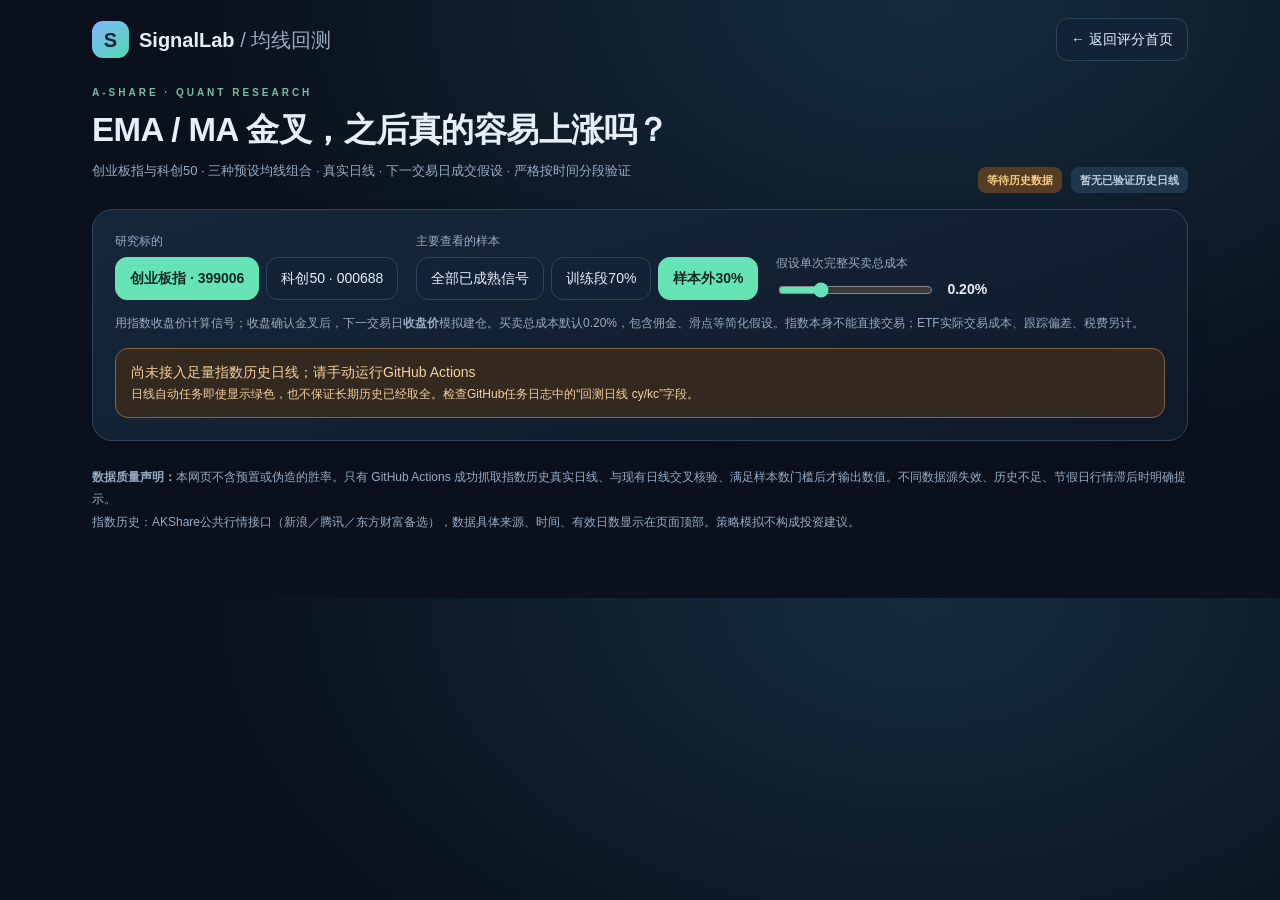
==== backtest.html @ bc9fd242 "Add files via upload" ====
<!doctype html>
<html lang="zh-CN"><head><meta charset="utf-8"><meta name="viewport" content="width=device-width,initial-scale=1,viewport-fit=cover"><meta name="theme-color" content="#090f1b"><title>SignalLab · EMA/MA 历史回测</title>
<style>
:root{--bg:#0a111d;--panel:#121f30;--panel2:#16263b;--line:#2d425b;--text:#e6eef8;--muted:#96abc2;--mint:#66e4b6;--gold:#f6c877;--red:#ff7b8a;--blue:#89b7fd}*{box-sizing:border-box}body{margin:0;background:radial-gradient(ellipse at 72% 0%,#152c3c 0%,var(--bg) 55%);color:var(--text);font-family:-apple-system,BlinkMacSystemFont,"Segoe UI",sans-serif;font-size:14px;line-height:1.5}button,input,select{font:inherit}a{color:#a1e8ce}.wrap{max-width:1160px;margin:auto;padding:18px clamp(14px,4vw,32px) 64px}header{display:flex;align-items:center;justify-content:space-between;gap:14px;margin-bottom:24px}h1,h2,h3,p{margin-top:0}h1{font-size:clamp(22px,4.7vw,33px);letter-spacing:-.5px;margin-bottom:6px}h2{font-size:17px;margin-bottom:9px}.brand{display:flex;align-items:center;gap:10px;font-size:20px;font-weight:750}.mark{width:37px;height:37px;border-radius:11px;background:linear-gradient(140deg,#82b6ff,#50d8b0);display:grid;place-items:center;color:#08222e;font-weight:900}.muted,small{color:var(--muted)}.eyebrow{font-size:10px;letter-spacing:3px;color:#78bba6;font-weight:700;margin-bottom:5px}.card{border-radius:20px;background:linear-gradient(160deg,rgba(23,40,60,.95),rgba(14,26,41,.95));border:1px solid var(--line);padding:22px;margin-top:16px;box-shadow:0 9px 27px rgba(0,0,0,.08)}.btn,.seg button{color:var(--text);border:1px solid var(--line);border-radius:12px;background:#122338;padding:10px 14px;cursor:pointer;text-decoration:none;display:inline-flex;align-items:center;justify-content:center;gap:6px}.btn:hover,.seg button:hover{border-color:var(--mint)}.seg{display:flex;flex-wrap:wrap;gap:7px}.seg button.active{color:#0b2823;background:var(--mint);border-color:var(--mint);font-weight:800}.hero{display:flex;justify-content:space-between;gap:16px;align-items:flex-end;flex-wrap:wrap}.status{display:flex;align-items:center;gap:9px;flex-wrap:wrap}.chip{padding:5px 9px;font-size:11px;font-weight:700;border-radius:8px;background:#20364d;color:#bccde0}.chip.good{background:#143d34;color:#75e4b5}.chip.warn{background:#553c23;color:#f6cc84}.warn-box{border:1px solid #84653c;background:#33291e;color:#f4d09c;padding:13px 15px;border-radius:13px;margin-top:13px}.good-box{border:1px solid #295f59;background:#123631;color:#ade9d4;padding:13px 15px;border-radius:13px;margin-top:13px}.controls{display:flex;align-items:flex-end;flex-wrap:wrap;gap:18px}.control{display:grid;gap:7px}.control label{font-size:12px;color:var(--muted)}.control input[type=range]{accent-color:var(--mint);width:155px}.control select{padding:10px;background:#122338;color:#fff;border:1px solid var(--line);border-radius:11px}.summary{display:grid;grid-template-columns:repeat(4,minmax(0,1fr));gap:12px;margin-top:16px}.metric{padding:17px 14px;border:1px solid var(--line);background:rgba(10,22,38,.45);border-radius:16px;min-width:0}.metric .label{color:var(--muted);font-size:12px}.metric .number{font-size:clamp(18px,3vw,30px);letter-spacing:-.7px;font-weight:800;margin:7px 0 4px}.metric .sub{font-size:11px;color:var(--muted)}.positive{color:var(--mint)}.negative{color:var(--red)}.accent{color:var(--gold)}table{border-collapse:collapse;width:100%;font-size:13px;min-width:720px}th,td{padding:13px 12px;text-align:right;border-bottom:1px solid #2c3f53;white-space:nowrap}th:first-child,td:first-child{text-align:left}thead{color:#9bb3ce}tbody tr{cursor:pointer}tbody tr:hover{background:#1d3647}tbody tr.current{background:#173839}tbody tr.current td:first-child{color:var(--mint);font-weight:800}.table-wrap{overflow-x:auto;-webkit-overflow-scrolling:touch}.hint{font-size:12px;color:var(--muted);line-height:1.8;margin-top:13px}.chart{height:250px;width:100%;border-radius:14px;background:#0c1b2b;border:1px solid #2a4356;padding:10px}.chart svg{width:100%;height:100%;display:block}.grid2{display:grid;grid-template-columns:1fr 1fr;gap:16px}.divider{height:1px;background:var(--line);margin:18px 0}.split-cards{display:grid;grid-template-columns:repeat(2,minmax(0,1fr));gap:12px}.split-card{padding:17px;background:#0d1c2d;border:1px solid #30475e;border-radius:14px}.split-card strong{font-size:23px}.split-card .overline{font-size:11px;color:var(--muted)}.split-card div{margin-top:7px}.details{border:1px solid var(--line);border-radius:13px;overflow:hidden;margin-top:14px}details summary{padding:15px;cursor:pointer;color:var(--text);font-weight:600}details p{padding:0 15px;color:var(--muted);font-size:12px}.svg-axis{fill:#90a6bb;font-size:10px}.empty{padding:45px 20px;text-align:center;color:var(--muted);border:1px dashed var(--line);border-radius:14px;margin-top:15px}.footer{font-size:12px;color:var(--muted);line-height:1.9;margin-top:25px}.tagline{font-size:13px;color:var(--muted);max-width:760px}.last{font-size:12px;margin-top:10px;color:var(--muted)}.help{color:var(--muted);font-size:12px}.sr{position:absolute;clip:rect(0,0,0,0);overflow:hidden;width:1px;height:1px}.mono{font-variant-numeric:tabular-nums}#appContent[hidden]{display:none}@media(max-width:720px){.wrap{padding:15px 13px 55px}.card{padding:15px;border-radius:16px}.summary{grid-template-columns:repeat(2,minmax(0,1fr))}.grid2{grid-template-columns:1fr}.split-cards{grid-template-columns:1fr}.metric .number{font-size:24px}.brand{font-size:17px}.status{gap:5px}.controls{gap:14px}}
</style></head>
<body><div class="wrap">
<header><div class="brand"><span class="mark">S</span><span>SignalLab <span style="color:var(--muted);font-weight:400">/ 均线回测</span></span></div><a class="btn" href="./index.html">← 返回评分首页</a></header>
<div class="hero"><div><div class="eyebrow">A-SHARE · QUANT RESEARCH</div><h1>EMA / MA 金叉，之后真的容易上涨吗？</h1><p class="tagline">创业板指与科创50 · 三种预设均线组合 · 真实日线 · 下一交易日成交假设 · 严格按时间分段验证</p></div><div class="status"><span class="chip" id="dataLabel">加载行情中</span><span class="chip" id="datesLabel">—</span></div></div>
<section class="card"><div class="controls"><div class="control"><label>研究标的</label><div class="seg" id="indices"><button class="active" data-idx="cy">创业板指 · 399006</button><button data-idx="kc">科创50 · 000688</button></div></div><div class="control"><label>主要查看的样本</label><div class="seg" id="samples"><button data-s="all">全部已成熟信号</button><button data-s="train">训练段70%</button><button data-s="test" class="active">样本外30%</button></div></div><div class="control"><label for="cost">假设单次完整买卖总成本</label><div style="display:flex;align-items:center;gap:12px"><input type="range" id="cost" min="0" max="0.8" value="0.2" step="0.05"><strong id="costValue" class="mono">0.20%</strong></div></div></div><div class="hint">用指数收盘价计算信号；收盘确认金叉后，下一交易日<strong>收盘价</strong>模拟建仓。买卖总成本默认0.20%，包含佣金、滑点等简化假设。指数本身不能直接交易；ETF实际交易成本、跟踪偏差、税费另计。</div><div id="message"></div></section>
<div id="appContent" hidden>
<section class="summary" id="metrics"></section>
<section class="card"><h2>三组均线的金叉后表现</h2><div class="table-wrap"><table><thead><tr><th>参数组合</th><th>金叉数</th><th>60日有效样本*</th><th>60日上涨概率</th><th>60日平均净收益</th><th>60日持仓策略最大回撤</th></tr></thead><tbody id="strategyRows"></tbody></table></div><p class="hint">* 主要胜率基于不重叠的60日持有窗口；所有金叉及原始重叠样本另行列示。点击任意组合查看详细结果。样本太少时不将胜率解释为可靠预测。</p></section>
<section class="card"><div class="hero"><div><h2 id="detailTitle">EMA 20 / EMA 50</h2><p class="help" id="detailSub">等待回测</p></div><span class="chip" id="lastSignal">最近金叉 —</span></div><div class="grid2"><div><h3>样本外60日结果</h3><div class="split-cards"><div class="split-card"><div class="overline">训练段 · 隔离未来窗口</div><strong id="trainWin">—</strong><div class="help" id="trainDetail">—</div></div><div class="split-card"><div class="overline">样本外 · 从未参与参数选择</div><strong id="testWin">—</strong><div class="help" id="testDetail">—</div></div></div><p class="hint" id="splitDetails">—</p></div><div><h3>60日持仓策略 · 权益曲线</h3><div id="equityChart" class="chart"></div><p class="hint">青色＝固定持有60个交易日、非重叠多头策略（含设定成本）；蓝色＝同期指数买入持有，仅作比较。无信号时持有现金，不计现金利息。</p></div></div><div class="divider"></div><h3>不同观察周期的前瞻收益</h3><div class="table-wrap"><table><thead><tr><th>持有期</th><th>原始成熟金叉</th><th>非重叠样本</th><th>上涨概率（净）</th><th>平均毛收益</th><th>平均净收益</th><th>净收益中位数</th></tr></thead><tbody id="horizons"></tbody></table></div><p class="hint" id="sampleNote"></p><div class="divider"></div><h3>交易成本与最大回撤</h3><div id="costDetails" class="grid2"></div><details class="details"><summary>查看最近10次已成熟金叉（可核实日期）</summary><div class="table-wrap"><table><thead><tr><th>信号日期</th><th>模拟建仓</th><th>60日退出</th><th>60日毛收益</th><th>60日净收益</th></tr></thead><tbody id="trades"></tbody></table></div></details></section>
<section class="card"><h2>如何避免“看似高胜率”的回测陷阱？</h2><div class="grid2"><div><strong>严格隔离样本</strong><p class="hint">按日线时间顺序70%训练、30%样本外。训练段信号若在分界线后才满20/60/120日则剔除，不把测试段价格偷算进训练段。EMA仅使用当日及此前收盘，所有组合统一先经过200个交易日预热。</p></div><div><strong>区分胜率与收益、次数与独立性</strong><p class="hint">金叉可能连续相邻或在固定持有期内重复发生，原始事件不是独立试验；核心结果优先取60交易日内不重复开仓的事件。最大回撤来自每日按市值标记的模拟权益曲线，不等于单笔最大亏损。</p></div><div><strong>不是优化参数</strong><p class="hint">EMA20/50、EMA20/60、MA60/200是你事前选定的三个组合；不会事后搜寻数百组参数并只报最高胜率。最终仍需跨周期、跨市场和滚动样本外验证。</p></div><div><strong>风险与限制</strong><p class="hint">仅研究指数日收盘价格，不考虑交易日次日开盘跳空及盘中成交可行性、ETF溢折价、停牌和追踪差异。样本外不等于未来有效，历史上涨概率绝非下一次交易成功概率。</p></div></div></section>
</div>
<div class="footer"><strong>数据质量声明：</strong>本网页不含预置或伪造的胜率。只有 GitHub Actions 成功抓取指数历史真实日线、与现有日线交叉核验、满足样本数门槛后才输出数值。不同数据源失效、历史不足、节假日行情滞后时明确提示。<br>指数历史：AKShare公共行情接口（新浪／腾讯／东方财富备选），数据具体来源、时间、有效日数显示在页面顶部。策略模拟不构成投资建议。</div>
</div>
<script src="./data.js"></script>
<script>
'use strict';
const COMBOS=[{id:'ema2050',title:'EMA 20 / EMA 50',type:'ema',fast:20,slow:50},{id:'ema2060',title:'EMA 20 / EMA 60',type:'ema',fast:20,slow:60},{id:'ma60200',title:'MA 60 / MA 200',type:'sma',fast:60,slow:200}];
const HORIZONS=[20,60,120];
const state={index:'cy',sample:'test',cost:.2,combo:'ema2050'};
let series=null, quote=null, payload=null, calc=null;
const el=id=>document.getElementById(id);
const fmt=(n,d=2)=>Number.isFinite(n)?n.toLocaleString('zh-CN',{minimumFractionDigits:d,maximumFractionDigits:d}):'—';
const pct=(n)=>Number.isFinite(n)?`${n>0?'+':''}${fmt(n*100)}%`:'样本不足';
const signedClass=n=>Number.isFinite(n)?n>0?'positive':n<0?'negative':'':'';
const mean=a=>a.length?a.reduce((x,y)=>x+y,0)/a.length:null;
function median(a){if(!a.length)return null;let b=a.slice().sort((x,y)=>x-y);return b.length%2?b[(b.length-1)/2]:(b[b.length/2-1]+b[b.length/2])/2;}
function sma(p,n){const a=Array(p.length).fill(null);let s=0;for(let i=0;i<p.length;i++){s+=p[i];if(i>=n)s-=p[i-n];if(i>=n-1)a[i]=s/n;}return a;}
function ema(p,n){const a=Array(p.length).fill(null);if(p.length<n)return a;let seed=0;for(let i=0;i<n;i++)seed+=p[i];a[n-1]=seed/n;const alpha=2/(n+1);for(let i=n;i<p.length;i++)a[i]=p[i]*alpha+a[i-1]*(1-alpha);return a;}
function signalIndices(p,c){const f=c.type==='ema'?ema(p,c.fast):sma(p,c.fast),s=c.type==='ema'?ema(p,c.slow):sma(p,c.slow);const out=[];for(let i=200;i<p.length-1;i++){if(f[i]!=null&&s[i]!=null&&f[i-1]!=null&&s[i-1]!=null&&f[i]>s[i]&&f[i-1]<=s[i-1])out.push(i);}return out;}
function rangeFor(key,n){const split=Math.max(201,Math.floor(n*.70));return key==='train'?{start:200,end:split-1,label:'训练段'}:key==='test'?{start:split,end:n-1,label:'样本外'}:{start:200,end:n-1,label:'全部'};}
function eventsFor(p,events,h,start,end,cost,nonOverlap){const arr=[];let lastEnd=-1;for(const si of events){const entry=si+1, exit=entry+h;if(si<start||exit>end)continue;if(nonOverlap && entry<=lastEnd)continue;const gross=p[exit]/p[entry]-1;const net=(p[exit]/p[entry])*Math.pow(1-cost/2,2)-1;arr.push({si,entry,exit,gross,net});lastEnd=exit;}return arr;}
function stat(xs){const rr=xs.map(x=>x.net);return {n:xs.length,win:xs.length?rr.filter(x=>x>0).length/xs.length:null,avg:mean(rr),med:median(rr),gross:mean(xs.map(x=>x.gross))};}
function equity(p,events,start,end,cost){const trs=eventsFor(p,events,60,start,end,cost,true);let cash=1, active=null,tix=0,eq=[],peak=1,dd=0,exposure=0;for(let i=start;i<=end;i++){
 if(active===null&&tix<trs.length&&i===trs[tix].entry){active={entry:p[i],capital:cash*(1-cost/2),exit:trs[tix].exit};}
 let val=active?active.capital*(p[i]/active.entry):cash;
 if(active){exposure++;if(i===active.exit){cash=val*(1-cost/2);val=cash;active=null;tix++;}}
 eq.push(val);peak=Math.max(peak,val);dd=Math.min(dd,val/peak-1);
 }
 return {series:eq,dd,return:eq.length?eq[eq.length-1]-1:null,trades:trs.length,exposure:exposure/Math.max(1,end-start+1),buyhold:p[end]/p[start]-1};}
function dataSanity(input, latest){
 if(!input||input.status!=='ok'||!Array.isArray(input.bars))return {error:input?.reason||'尚未接入足量指数历史日线；请手动运行GitHub Actions'};
 const bars=input.bars;if(bars.length<550)return {error:`仅${bars.length}个有效收盘，至少需要550天进行200日均线预热和样本外检验`};
 let prev='';const out=[];for(const b of bars){if(!Array.isArray(b)||!/^\d{4}-\d{2}-\d{2}$/.test(b[0])||!Number.isFinite(b[1])||b[1]<=0||b[0]<=prev)return {error:'历史数据日期、价格或排序异常'};out.push({date:b[0],close:b[1]});prev=b[0];}
 if(latest && out[out.length-1].date!==latest)return {error:`历史日线截至${out[out.length-1].date}，实时日线截至${latest}；二者不同步，为避免错误回测暂不显示结果`};
 return {bars:out};}
function plotSvg(s, start, end, p){if(!s||!s.series?.length)return '<div class="empty">暂无足量交易生成权益曲线</div>';let a=s.series,b=p.slice(start,end+1).map(x=>x/p[start]);const all=a.concat(b);let lo=Math.min(...all),hi=Math.max(...all);if(!Number.isFinite(lo)||!Number.isFinite(hi))return '';if(hi-lo<.05){lo-=.05;hi+=.05;}let W=560,H=235,left=46,right=12,top=15,bottom=28;let X=i=>left+(i/Math.max(a.length-1,1))*(W-left-right),Y=v=>top+(hi-v)/(hi-lo)*(H-top-bottom);const pts=v=>v.map((k,i)=>`${X(i).toFixed(1)},${Y(k).toFixed(1)}`).join(' ');let grid='';for(let j=0;j<5;j++){let v=lo+(hi-lo)*j/4,y=Y(v);grid+=`<line x1="${left}" y1="${y}" x2="${W-right}" y2="${y}" stroke="#2b4256" stroke-dasharray="3 4"/><text class="svg-axis" x="${left-8}" y="${y+4}" text-anchor="end">${fmt((v-1)*100,0)}%</text>`}return `<svg viewBox="0 0 ${W} ${H}" role="img" aria-label="策略与同期指数净值比较图">${grid}<polyline fill="none" stroke="#80aef5" stroke-width="2" opacity=".7" points="${pts(b)}"/><polyline fill="none" stroke="#60edbb" stroke-width="2.5" points="${pts(a)}"/><text class="svg-axis" x="${left}" y="${H-5}">${series[start]?.date||''}</text><text class="svg-axis" x="${W-right}" y="${H-5}" text-anchor="end">${series[end]?.date||''}</text></svg>`;}
function load(){payload=window.SIGNAL_LIVE;quote=payload?.indices?.[state.index]?.index||null;const raw=payload?.backtests?.[state.index];let res=dataSanity(raw,quote?.date);el('dataLabel').textContent=raw?.status==='ok'?'历史日线已核验':'等待历史数据';el('dataLabel').className='chip '+(raw?.status==='ok'?'good':'warn');el('datesLabel').textContent=raw?.count?`${raw.first_date} → ${raw.as_of} · ${raw.count}日 · ${raw.source}`:'暂无已验证历史日线';el('appContent').hidden=!!res.error;
 if(res.error){el('message').innerHTML=`<div class="warn-box">${esc(res.error)}<br><span style="font-size:12px">日线自动任务即使显示绿色，也不保证长期历史已经取全。检查GitHub任务日志中的“回测日线 cy/kc”字段。</span></div>`;return;}
 series=res.bars;const p=series.map(x=>x.close);const split=Math.floor(p.length*.7);calc={p,split,all:{},events:{}};COMBOS.forEach(c=>{calc.events[c.id]=signalIndices(p,c)});el('message').innerHTML=`<div class="good-box">指数历史已通过日期、点位校验；${series.length}条真实收盘记录。训练区间至${series[split-1].date}，样本外从${series[split].date}开始。<strong>此处没有预设任何胜率结果。</strong></div>`;render();}
function esc(s){return String(s??'').replace(/[&<>"']/g,c=>({'&':'&amp;','<':'&lt;','>':'&gt;','"':'&quot;',"'":'&#39;'}[c]));}
function render(){if(!calc)return;const p=calc.p,n=p.length,cost=state.cost/100,r=rangeFor(state.sample,n);let body='',stats={};for(const c of COMBOS){const ev=calc.events[c.id],all=eventsFor(p,ev,60,r.start,r.end,cost,false),non=eventsFor(p,ev,60,r.start,r.end,cost,true),st=stat(non),eq=equity(p,ev,r.start,r.end,cost);stats[c.id]={non,all,st,eq};body+=`<tr class="${c.id===state.combo?'current':''}" data-combo="${c.id}"><td>${c.title}</td><td>${ev.filter(x=>x>=r.start&&x<=r.end).length}</td><td>${non.length} / ${all.length}</td><td class="${signedClass(st.avg)}">${pct(st.win)}</td><td class="${signedClass(st.avg)}">${pct(st.avg)}</td><td class="negative">${non.length?pct(eq.dd):'样本不足'}</td></tr>`}el('strategyRows').innerHTML=body;el('strategyRows').querySelectorAll('tr').forEach(tr=>tr.onclick=()=>{state.combo=tr.dataset.combo;render()});const s=stats[state.combo],c=COMBOS.find(x=>x.id===state.combo),ev=calc.events[c.id];el('detailTitle').textContent=c.title;el('detailSub').textContent=`${r.label}：${series[r.start].date} 至 ${series[r.end].date} · 成本单次往返 ${fmt(state.cost)}%`;
 const last=ev.length?series[ev[ev.length-1]].date:'无';el('lastSignal').textContent=`最近金叉：${last}`;
 const train=stat(eventsFor(p,ev,60,rangeFor('train',n).start,rangeFor('train',n).end,cost,true)),test=stat(eventsFor(p,ev,60,rangeFor('test',n).start,rangeFor('test',n).end,cost,true));
 el('trainWin').textContent=pct(train.win);el('trainWin').className=signedClass(train.avg);el('testWin').textContent=pct(test.win);el('testWin').className=signedClass(test.avg);
 el('trainDetail').textContent=`${train.n}次独立窗口｜平均净收益 ${pct(train.avg)}`;el('testDetail').textContent=`${test.n}次独立窗口｜平均净收益 ${pct(test.avg)}`;
 el('splitDetails').textContent=`固定分割日：${series[calc.split].date}。样本外统计不会使用分割日前尚未结束的仓位；只统计有完整未来60交易日结果的信号。${test.n<8?' 样本外少于8个独立事件，胜率极不稳定，不能作为强预测证据。':''}`;
 el('equityChart').innerHTML=s.non.length?plotSvg(s.eq,r.start,r.end,p):'<div class="empty">该时段没有完整的非重叠60日持仓样本</div>';
 let trs='';HORIZONS.forEach(h=>{let raw=eventsFor(p,ev,h,r.start,r.end,cost,false),dedup=eventsFor(p,ev,h,r.start,r.end,cost,true),k=stat(dedup);trs+=`<tr><td>${h}个交易日</td><td>${raw.length}</td><td>${dedup.length}</td><td>${pct(k.win)}</td><td>${pct(k.gross)}</td><td class="${signedClass(k.avg)}">${pct(k.avg)}</td><td>${pct(k.med)}</td></tr>`});el('horizons').innerHTML=trs;
 el('sampleNote').textContent=`原始金叉不代表独立事件；同一个持有周期内的重复信号被排除。严格到期限制下，越长持有期，可统计的成熟信号通常越少。样本外少于8个独立信号时不宜比较参数优劣。`;
 const grossEq=equity(p,ev,r.start,r.end,0),netEq=s.eq;
 el('costDetails').innerHTML=`<div class="split-card"><div class="overline">60日策略 · 包含交易成本</div><strong class="${signedClass(netEq.return)}">${s.non.length?pct(netEq.return):'—'}</strong><div class="help">区间累计净收益，${netEq.trades}笔交易；最大回撤 ${netEq.trades?pct(netEq.dd):'—'}</div></div><div class="split-card"><div class="overline">同样规则 · 忽略交易成本</div><strong>${grossEq.trades?pct(grossEq.return):'—'}</strong><div class="help">成本拖累 ${grossEq.trades?pct(grossEq.return-netEq.return):'—'}（百分点口径）；持仓覆盖率 ${fmt(netEq.exposure*100)}%</div></div>`;
 const matured=s.all.slice(-10).reverse();el('trades').innerHTML=matured.length?matured.map(x=>`<tr><td>${series[x.si].date}</td><td>${series[x.entry].date}</td><td>${series[x.exit].date}</td><td>${pct(x.gross)}</td><td class="${signedClass(x.net)}">${pct(x.net)}</td></tr>`).join(''):'<tr><td colspan="5">本段没有完成60日检验的金叉</td></tr>';
 const main=s.st;el('metrics').innerHTML=`<div class="metric"><div class="label">${r.label} · 60日上涨概率</div><div class="number ${signedClass(main.avg)}">${pct(main.win)}</div><div class="sub">${main.n}次非重叠成熟金叉</div></div><div class="metric"><div class="label">金叉后60日平均净收益</div><div class="number ${signedClass(main.avg)}">${pct(main.avg)}</div><div class="sub">已扣除单笔往返${fmt(state.cost)}%成本</div></div><div class="metric"><div class="label">模拟60日策略最大回撤</div><div class="number negative">${main.n?pct(s.eq.dd):'—'}</div><div class="sub">按日计价，非单笔亏损</div></div><div class="metric"><div class="label">策略模拟区间净收益</div><div class="number ${signedClass(s.eq.return)}">${main.n?pct(s.eq.return):'—'}</div><div class="sub">${r.label} · ${series[r.start].date} 起</div></div>`;
}
document.querySelectorAll('#indices button').forEach(b=>b.addEventListener('click',()=>{state.index=b.dataset.idx;state.combo='ema2050';document.querySelectorAll('#indices button').forEach(x=>x.classList.toggle('active',x===b));load()}));
document.querySelectorAll('#samples button').forEach(b=>b.addEventListener('click',()=>{state.sample=b.dataset.s;document.querySelectorAll('#samples button').forEach(x=>x.classList.toggle('active',x===b));render()}));
el('cost').addEventListener('input',e=>{state.cost=Number(e.target.value);el('costValue').textContent=fmt(state.cost)+'%';render()});
load();
</script></body></html>
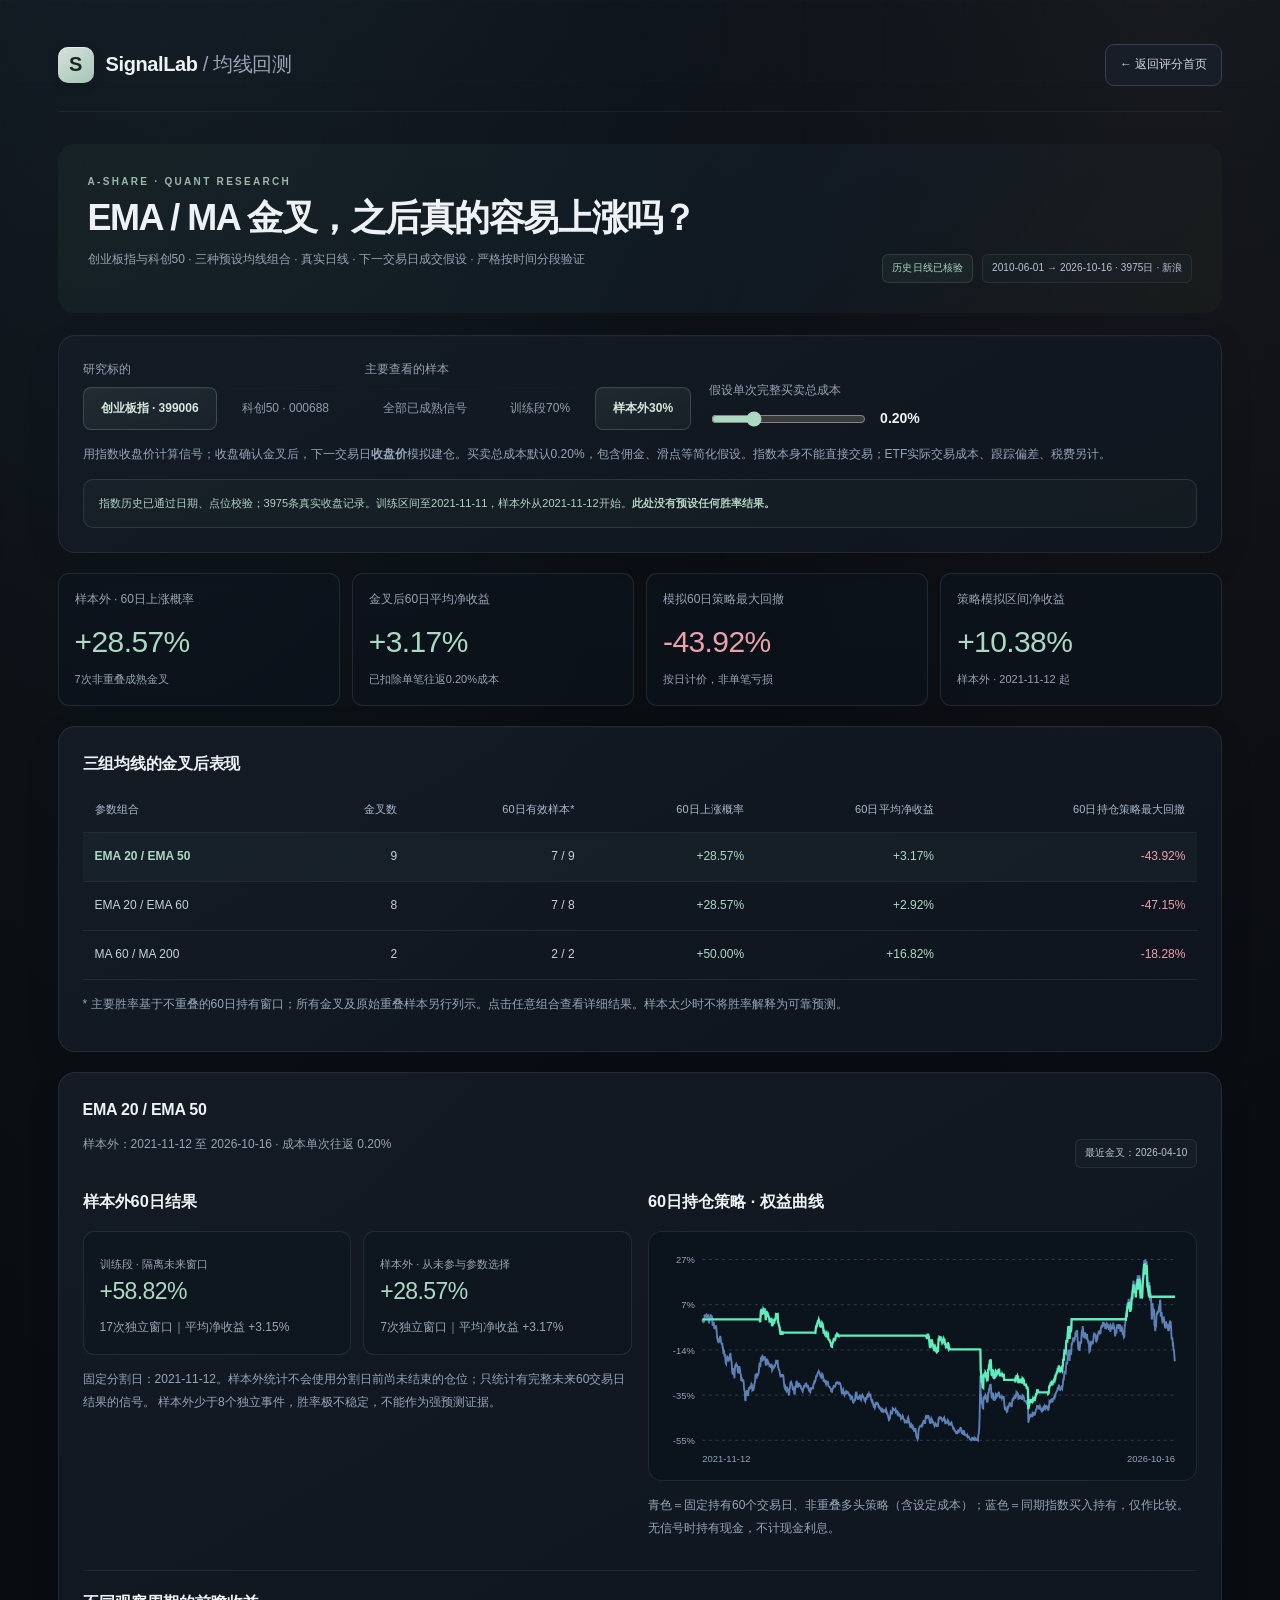
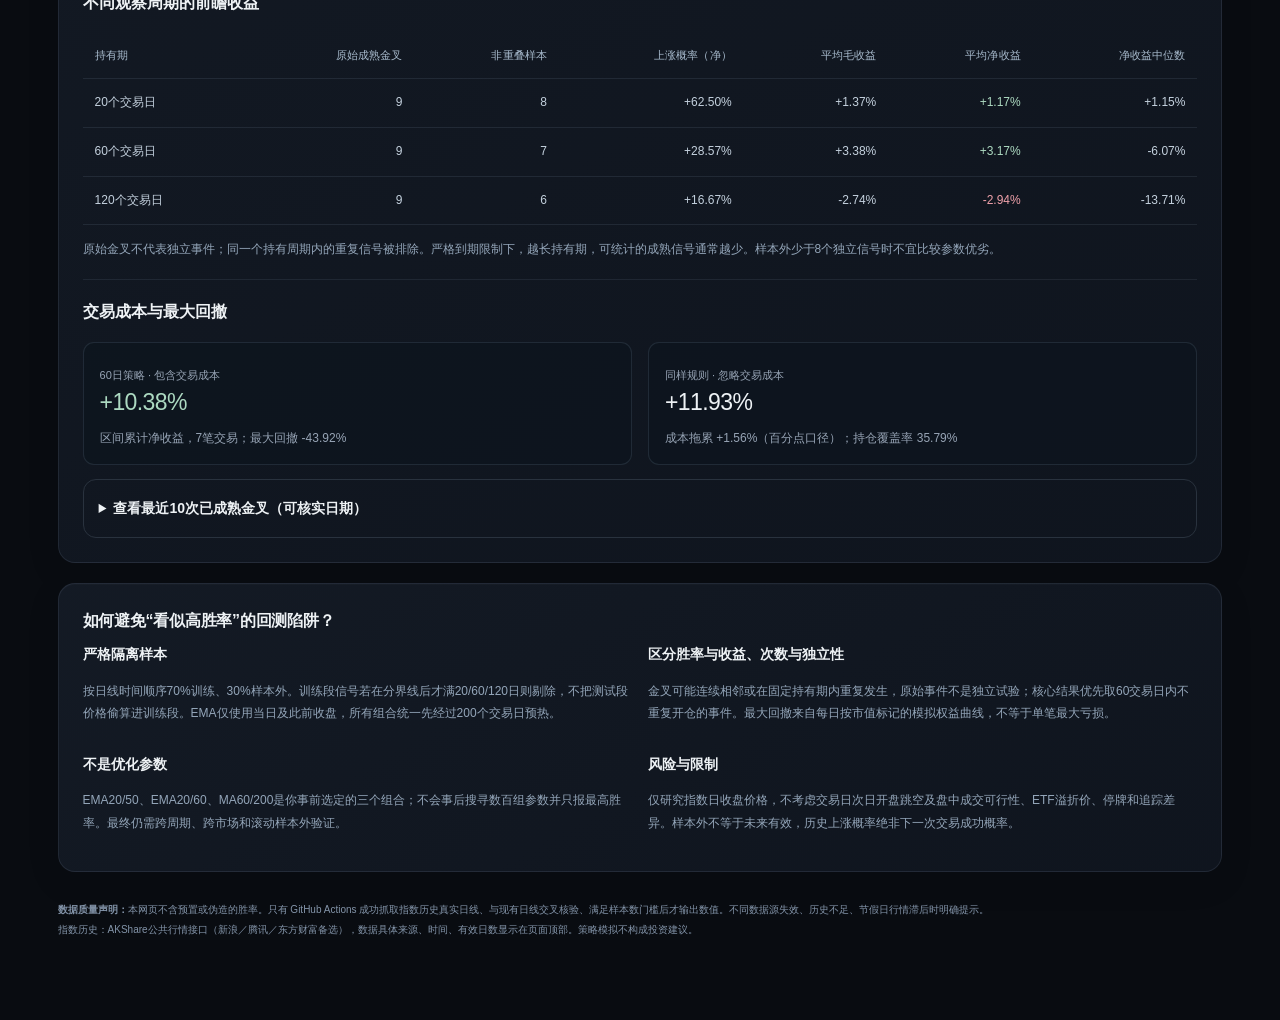
==== commit ed2cd7c1: "feat: refine research UI and restore index turnover feeds Apply the shared Nocturne theme across sco" ====
--- a/backtest.html
+++ b/backtest.html
@@ -2,8 +2,9 @@
 <html lang="zh-CN"><head><meta charset="utf-8"><meta name="viewport" content="width=device-width,initial-scale=1,viewport-fit=cover"><meta name="theme-color" content="#090f1b"><title>SignalLab · EMA/MA 历史回测</title>
 <style>
 :root{--bg:#0a111d;--panel:#121f30;--panel2:#16263b;--line:#2d425b;--text:#e6eef8;--muted:#96abc2;--mint:#66e4b6;--gold:#f6c877;--red:#ff7b8a;--blue:#89b7fd}*{box-sizing:border-box}body{margin:0;background:radial-gradient(ellipse at 72% 0%,#152c3c 0%,var(--bg) 55%);color:var(--text);font-family:-apple-system,BlinkMacSystemFont,"Segoe UI",sans-serif;font-size:14px;line-height:1.5}button,input,select{font:inherit}a{color:#a1e8ce}.wrap{max-width:1160px;margin:auto;padding:18px clamp(14px,4vw,32px) 64px}header{display:flex;align-items:center;justify-content:space-between;gap:14px;margin-bottom:24px}h1,h2,h3,p{margin-top:0}h1{font-size:clamp(22px,4.7vw,33px);letter-spacing:-.5px;margin-bottom:6px}h2{font-size:17px;margin-bottom:9px}.brand{display:flex;align-items:center;gap:10px;font-size:20px;font-weight:750}.mark{width:37px;height:37px;border-radius:11px;background:linear-gradient(140deg,#82b6ff,#50d8b0);display:grid;place-items:center;color:#08222e;font-weight:900}.muted,small{color:var(--muted)}.eyebrow{font-size:10px;letter-spacing:3px;color:#78bba6;font-weight:700;margin-bottom:5px}.card{border-radius:20px;background:linear-gradient(160deg,rgba(23,40,60,.95),rgba(14,26,41,.95));border:1px solid var(--line);padding:22px;margin-top:16px;box-shadow:0 9px 27px rgba(0,0,0,.08)}.btn,.seg button{color:var(--text);border:1px solid var(--line);border-radius:12px;background:#122338;padding:10px 14px;cursor:pointer;text-decoration:none;display:inline-flex;align-items:center;justify-content:center;gap:6px}.btn:hover,.seg button:hover{border-color:var(--mint)}.seg{display:flex;flex-wrap:wrap;gap:7px}.seg button.active{color:#0b2823;background:var(--mint);border-color:var(--mint);font-weight:800}.hero{display:flex;justify-content:space-between;gap:16px;align-items:flex-end;flex-wrap:wrap}.status{display:flex;align-items:center;gap:9px;flex-wrap:wrap}.chip{padding:5px 9px;font-size:11px;font-weight:700;border-radius:8px;background:#20364d;color:#bccde0}.chip.good{background:#143d34;color:#75e4b5}.chip.warn{background:#553c23;color:#f6cc84}.warn-box{border:1px solid #84653c;background:#33291e;color:#f4d09c;padding:13px 15px;border-radius:13px;margin-top:13px}.good-box{border:1px solid #295f59;background:#123631;color:#ade9d4;padding:13px 15px;border-radius:13px;margin-top:13px}.controls{display:flex;align-items:flex-end;flex-wrap:wrap;gap:18px}.control{display:grid;gap:7px}.control label{font-size:12px;color:var(--muted)}.control input[type=range]{accent-color:var(--mint);width:155px}.control select{padding:10px;background:#122338;color:#fff;border:1px solid var(--line);border-radius:11px}.summary{display:grid;grid-template-columns:repeat(4,minmax(0,1fr));gap:12px;margin-top:16px}.metric{padding:17px 14px;border:1px solid var(--line);background:rgba(10,22,38,.45);border-radius:16px;min-width:0}.metric .label{color:var(--muted);font-size:12px}.metric .number{font-size:clamp(18px,3vw,30px);letter-spacing:-.7px;font-weight:800;margin:7px 0 4px}.metric .sub{font-size:11px;color:var(--muted)}.positive{color:var(--mint)}.negative{color:var(--red)}.accent{color:var(--gold)}table{border-collapse:collapse;width:100%;font-size:13px;min-width:720px}th,td{padding:13px 12px;text-align:right;border-bottom:1px solid #2c3f53;white-space:nowrap}th:first-child,td:first-child{text-align:left}thead{color:#9bb3ce}tbody tr{cursor:pointer}tbody tr:hover{background:#1d3647}tbody tr.current{background:#173839}tbody tr.current td:first-child{color:var(--mint);font-weight:800}.table-wrap{overflow-x:auto;-webkit-overflow-scrolling:touch}.hint{font-size:12px;color:var(--muted);line-height:1.8;margin-top:13px}.chart{height:250px;width:100%;border-radius:14px;background:#0c1b2b;border:1px solid #2a4356;padding:10px}.chart svg{width:100%;height:100%;display:block}.grid2{display:grid;grid-template-columns:1fr 1fr;gap:16px}.divider{height:1px;background:var(--line);margin:18px 0}.split-cards{display:grid;grid-template-columns:repeat(2,minmax(0,1fr));gap:12px}.split-card{padding:17px;background:#0d1c2d;border:1px solid #30475e;border-radius:14px}.split-card strong{font-size:23px}.split-card .overline{font-size:11px;color:var(--muted)}.split-card div{margin-top:7px}.details{border:1px solid var(--line);border-radius:13px;overflow:hidden;margin-top:14px}details summary{padding:15px;cursor:pointer;color:var(--text);font-weight:600}details p{padding:0 15px;color:var(--muted);font-size:12px}.svg-axis{fill:#90a6bb;font-size:10px}.empty{padding:45px 20px;text-align:center;color:var(--muted);border:1px dashed var(--line);border-radius:14px;margin-top:15px}.footer{font-size:12px;color:var(--muted);line-height:1.9;margin-top:25px}.tagline{font-size:13px;color:var(--muted);max-width:760px}.last{font-size:12px;margin-top:10px;color:var(--muted)}.help{color:var(--muted);font-size:12px}.sr{position:absolute;clip:rect(0,0,0,0);overflow:hidden;width:1px;height:1px}.mono{font-variant-numeric:tabular-nums}#appContent[hidden]{display:none}@media(max-width:720px){.wrap{padding:15px 13px 55px}.card{padding:15px;border-radius:16px}.summary{grid-template-columns:repeat(2,minmax(0,1fr))}.grid2{grid-template-columns:1fr}.split-cards{grid-template-columns:1fr}.metric .number{font-size:24px}.brand{font-size:17px}.status{gap:5px}.controls{gap:14px}}
-</style></head>
-<body><div class="wrap">
+</style><link rel="stylesheet" href="./theme.css?v=20261019-nocturne">
+</head>
+<body data-theme="nocturne"><div class="wrap">
 <header><div class="brand"><span class="mark">S</span><span>SignalLab <span style="color:var(--muted);font-weight:400">/ 均线回测</span></span></div><a class="btn" href="./index.html">← 返回评分首页</a></header>
 <div class="hero"><div><div class="eyebrow">A-SHARE · QUANT RESEARCH</div><h1>EMA / MA 金叉，之后真的容易上涨吗？</h1><p class="tagline">创业板指与科创50 · 三种预设均线组合 · 真实日线 · 下一交易日成交假设 · 严格按时间分段验证</p></div><div class="status"><span class="chip" id="dataLabel">加载行情中</span><span class="chip" id="datesLabel">—</span></div></div>
 <section class="card"><div class="controls"><div class="control"><label>研究标的</label><div class="seg" id="indices"><button class="active" data-idx="cy">创业板指 · 399006</button><button data-idx="kc">科创50 · 000688</button></div></div><div class="control"><label>主要查看的样本</label><div class="seg" id="samples"><button data-s="all">全部已成熟信号</button><button data-s="train">训练段70%</button><button data-s="test" class="active">样本外30%</button></div></div><div class="control"><label for="cost">假设单次完整买卖总成本</label><div style="display:flex;align-items:center;gap:12px"><input type="range" id="cost" min="0" max="0.8" value="0.2" step="0.05"><strong id="costValue" class="mono">0.20%</strong></div></div></div><div class="hint">用指数收盘价计算信号；收盘确认金叉后，下一交易日<strong>收盘价</strong>模拟建仓。买卖总成本默认0.20%，包含佣金、滑点等简化假设。指数本身不能直接交易；ETF实际交易成本、跟踪偏差、税费另计。</div><div id="message"></div></section>
--- a/theme.css
+++ b/theme.css
@@ -0,0 +1,311 @@
+/* SignalLab Nocturne — shared visual layer. No data or scoring logic. */
+:root {
+  color-scheme: dark;
+  --bg: #090c11;
+  --bg2: #0d1118;
+  --surface: #11161e;
+  --surface2: #161d27;
+  --panel: #11161e;
+  --panel2: #161d27;
+  --border: #29323e;
+  --line: #29323e;
+  --text: #eef2f5;
+  --ink: #eef2f5;
+  --sub: #97a4b5;
+  --muted: #97a4b5;
+  --green: #acd9c1;
+  --mint: #acd9c1;
+  --aqua: #acd9c1;
+  --blue: #a8bff0;
+  --red: #eea0aa;
+  --yellow: #d9bf96;
+  --gold: #d9bf96;
+  --amber: #d9bf96;
+  --shadow: 0 20px 60px #00000026;
+}
+body[data-theme="nocturne"] {
+  background:
+    radial-gradient(ellipse at 13% -12%, #35525b30, transparent 43%),
+    radial-gradient(ellipse at 91% 0%, #80694316, transparent 32%),
+    linear-gradient(180deg, #0d121a, #090c11 700px);
+  color: var(--text);
+  font-family: Inter, -apple-system, BlinkMacSystemFont, "Segoe UI", "PingFang SC", "Microsoft YaHei", sans-serif;
+  -webkit-font-smoothing: antialiased;
+  text-rendering: optimizeLegibility;
+  line-height: 1.65;
+}
+body[data-theme="nocturne"]::before {
+  content: "";
+  position: fixed;
+  inset: 0;
+  z-index: -1;
+  pointer-events: none;
+  background-image: linear-gradient(#b0c5db03 1px, transparent 1px), linear-gradient(90deg, #b0c5db03 1px, transparent 1px);
+  background-size: 80px 80px;
+  mask-image: linear-gradient(#000, transparent 75%);
+}
+::selection { background: #acd9c135; color: #f4fff9; }
+a { color: #bedacb; text-underline-offset: 4px; }
+button, a, input, select, textarea { -webkit-tap-highlight-color: transparent; }
+button, .button, .btn, .ghost, .tab, .seg button {
+  transition: background-color .16s ease, border-color .16s ease, color .16s ease;
+}
+button:focus-visible, a:focus-visible, input:focus-visible, select:focus-visible, textarea:focus-visible {
+  outline: 2px solid #a8bff0;
+  outline-offset: 4px;
+}
+.wrap { max-width: 1440px; padding: 44px clamp(20px, 4.5vw, 64px) 80px; }
+body > header {
+  min-height: 82px;
+  padding: 0 clamp(20px, 4.5vw, 64px);
+  background: #0b0f16eb;
+  border-bottom: 1px solid #c1d5ee0b;
+  backdrop-filter: blur(20px);
+}
+.wrap > header, header.head {
+  padding-bottom: 25px;
+  margin-bottom: 32px;
+  border-bottom: 1px solid #c1d5ee12;
+}
+.logo, .brand { font-weight: 650; letter-spacing: -.4px; gap: 12px; }
+.logo small { color: #8493a5; letter-spacing: 2px; font-size: 9px; margin-top: 3px; }
+.logo-mark, .mark, .head .logo {
+  width: 36px;
+  height: 36px;
+  border-radius: 10px;
+  background: linear-gradient(145deg, #d6e2dc, #a6c4b5);
+  color: #17261e;
+  box-shadow: inset 0 1px #ffffff7a, 0 3px 12px #00000024;
+  font-size: 20px;
+  font-weight: 800;
+}
+.intro { margin: 6px 0 32px; align-items: flex-end; }
+.eyebrow { color: #9db8aa; font-size: 10px; font-weight: 600; letter-spacing: 2.3px; }
+.intro h1, h1 { font-size: clamp(26px, 3.2vw, 42px); font-weight: 600; letter-spacing: -1.5px; line-height: 1.3; }
+.intro h1 { margin: 12px 0 13px; }
+.intro .muted, .tagline { font-size: 12px; color: var(--sub); line-height: 1.85; }
+.snapshot { font-size: 11px; line-height: 1.9; color: #8493a5; }
+.snapshot strong { color: #c3cdd9; font-weight: 500; }
+.pill, .badge-mini, .chip, .tag, .status-flag {
+  background: #202a354f;
+  border: 1px solid #9cb3d21c;
+  color: #b8c5d6;
+  font-size: 10px;
+  font-weight: 500;
+  border-radius: 6px;
+  letter-spacing: .1px;
+}
+.pill { padding: 7px 10px; }
+.tag.warn, .chip.warn, .status-flag.warn { background: #b78d4e10; color: #d9bf96; border-color: #c89f5a29; }
+.chip.good { background: #83b99b12; border-color: #83b99b2e; color: var(--mint); }
+.button, .btn, .ghost, button {
+  background: #171e28;
+  border-color: #34404f;
+  color: #cdd7e3;
+  border-radius: 9px;
+  font-size: 12px;
+  font-weight: 500;
+  padding: 10px 14px;
+  box-shadow: inset 0 1px #ffffff03;
+}
+.button:hover, .btn:hover, .ghost:hover, button:hover { background: #202a36; border-color: #627386; }
+.button.primary, button.primary { background: #c1d7cb; color: #16251e; font-weight: 650; border-color: #c1d7cb; }
+.button.primary:hover, button.primary:hover { background: #d4e4db; }
+.main-module-tabs {
+  display: flex;
+  align-items: center;
+  gap: 7px;
+  padding: 7px;
+  margin-bottom: 26px;
+  border: 1px solid #b3c6e018;
+  border-radius: 13px;
+  background: #0c1119b8;
+}
+.tab, .main-module-tabs a.bt-open, .seg button {
+  background: transparent;
+  border: 1px solid transparent;
+  color: #8f9eb0;
+  border-radius: 8px;
+  font-size: 12px;
+  font-weight: 500;
+  padding: 11px 17px;
+}
+.tab:hover, .main-module-tabs a.bt-open:hover, .seg button:hover { background: #a2b6cf0a; color: #e2e9f1; border-color: #a2b6cf17; text-decoration: none; }
+.tab.active, .seg button.active, .btTabs button[aria-pressed="true"] {
+  color: #d5e9dd;
+  background: linear-gradient(160deg, #9bb9a71b, #9bb9a70c);
+  border-color: #accbb637;
+  box-shadow: inset 0 1px #ffffff07;
+  font-weight: 600;
+}
+.main-module-tabs .bt-open { margin-left: auto; }
+.card, .live-panel {
+  border: 1px solid #aac2e21c;
+  border-radius: 17px;
+  background: linear-gradient(150deg, #151c26ed, #10161fef);
+  box-shadow: 0 10px 35px #00000016, inset 0 1px #e1ecff04;
+}
+.card.pad { padding: 26px; }
+.panel-header { margin-bottom: 23px; }
+.panel-header h2, .card h2, h2 { font-size: 16px; font-weight: 600; letter-spacing: -.25px; }
+.panel-header p, .sectLead { font-size: 11px; line-height: 1.8; margin-top: 6px; }
+.dash { grid-template-columns: 300px minmax(0, 1fr); gap: 22px; }
+.right, .toprow { gap: 20px; }
+.score-card {
+  position: sticky;
+  top: 106px;
+  align-self: start;
+  background: radial-gradient(ellipse at 50% 10%, #60867513, transparent 70%), linear-gradient(160deg, #172029, #10161e);
+}
+.section-label { font-size: 12px; font-weight: 600; }
+.index-name { font-size: 23px; font-weight: 600; margin-top: 23px; }
+.index-code { color: #91a0b1; font-size: 11px; margin-top: 4px; }
+.price { font-size: 32px; font-weight: 500; letter-spacing: -1px; margin-top: 15px; }
+.score-ring { width: 208px; height: 208px; margin: 24px auto 12px; }
+.score-ring .ring-bg { stroke: #29363a; stroke-width: 6px; }
+.score-ring .ring-value { stroke-width: 6px; }
+.bigscore { font-size: 62px; letter-spacing: -3px; font-weight: 500; }
+.outof { color: #9aabba; font-size: 11px; margin-top: 10px; }
+.score-status { font-size: 13px; font-weight: 500; }
+.coverage { margin-top: 26px; }
+.bar { height: 4px; background: #26333c; }
+.bar > div { background: linear-gradient(90deg, #7f9a90, #c4dece); }
+.stat-mini { background: #0b111972; border-color: #9db5d118; border-radius: 10px; padding: 14px; }
+.stat-mini strong { font-size: 22px; font-weight: 500; }
+.note, .alert, .warn-box, .good-box { border-radius: 10px; font-size: 11px; line-height: 1.9; }
+.note { color: #a5b4c6; background: #0a11195c; border-color: #b1c7e01b; }
+.note:not(.clean), .alert, .warn-box { border-color: #b88d4c30; background: #a87d3710; color: #d3bc99; }
+.note.clean, .good-box { border-color: #92b6a52b; background: #80b69b0a; color: #b2d4c3; }
+.metric-title { color: #94a6ba; font-size: 11px; }
+.metric-number { font-size: 28px; font-weight: 500; letter-spacing: -.7px; margin: 12px 0 10px; }
+.metric-foot { color: #8798aa; line-height: 1.8; }
+.matrix { grid-template-columns: repeat(3, minmax(0, 1fr)); gap: 12px; }
+.factor { min-height: 126px; padding: 17px 18px; border-radius: 11px; border-color: #b0c8e31b; background: #131d285c; }
+.factor:hover { transform: none; border-color: #9bb6a74d; background: #202d3759; }
+.factor.selected { border-color: #9bbda352; background: #86ac9610; box-shadow: inset 0 1px #cfecdb0a; }
+.factor strong { font-size: 12px; font-weight: 550; }
+.factor .point { font-size: 28px; font-weight: 500; letter-spacing: -.6px; margin-top: 16px; }
+.factor .point em { font-size: 10px; margin-left: 5px; }
+.factor .fact-footer { font-size: 10px; margin-top: 10px; }
+.fact-footer i { width: 5px; height: 5px; margin-right: 6px; }
+.factor-detail { margin-top: 24px; padding-top: 24px; border-color: #a0b6d21a; }
+.fld { gap: 8px; }
+.fld label { font-size: 11px; color: #a9b8ca; }
+.fld input, .fld select, .fld textarea, .control select, select, input[type="number"] {
+  background: #0d141e;
+  border-color: #354355;
+  border-radius: 8px;
+  color: var(--text);
+  font-size: 12px;
+}
+input[type="range"] { accent-color: #b1d6c0; }
+.live-panel { margin: 0 0 24px; padding: 21px 24px 17px; }
+.live-head { font-size: 12px; font-weight: 550; letter-spacing: .2px; }
+.live-meta { font-size: 10px; color: #8c9db2; }
+.live-metrics { grid-template-columns: repeat(9, minmax(0, 1fr)); gap: 0; margin-top: 18px; border-top: 1px solid #bed2ee10; }
+.live-tile { background: transparent; border: 0; border-right: 1px solid #bed2ee10; border-radius: 0; padding: 17px 11px 5px; min-width: 0; }
+.live-tile:first-child { padding-left: 0; }
+.live-tile:last-child { border-right: 0; }
+.live-tile label { font-size: 10px; line-height: 1.5; min-height: 30px; color: #91a3b7; }
+.live-tile strong { font-size: 16px; font-weight: 500; margin: 7px 0; }
+.live-tile .tiny { display: -webkit-box; -webkit-box-orient: vertical; -webkit-line-clamp: 2; overflow: hidden; overflow-wrap: anywhere; font-size: 9px; color: #8a9aae; line-height: 1.7; }
+.live-warn { color: #aa9d86; font-size: 10px; line-height: 1.9; margin-top: 15px; }
+.lab { margin-top: 22px; gap: 22px; }
+.cvd-chart, .chart, .lab:not(div.lab:has(> section)) { background: #0b131d; border-color: #9db8d520; }
+.flow-shell { border-color: #a6c1dd1c; background: #0c131c; border-radius: 16px; overflow: hidden; }
+.flow-frame { background: #0b1119; }
+.hero { background: linear-gradient(125deg, #1c2a2c8a, #14202c80 65%, #25292155); border-color: #b0c8d824; border-radius: 17px; padding: 30px; margin-bottom: 22px; }
+.hero h1 { font-size: clamp(25px, 3vw, 36px); }
+.hero p { font-size: 12px; max-width: 820px; line-height: 1.9; }
+.hero .tabs { margin-top: 24px; }
+.card .hero { background: transparent; border: 0; padding: 0; margin-bottom: 20px; }
+.card:not(.pad) { padding: 24px; margin-top: 20px; margin-bottom: 20px; }
+.stat, .btStat, .metric, .split-card { background: #0d151f99; border-color: #9bb7d322; border-radius: 11px; padding: 16px; }
+.stat strong, .btStat strong, .metric .number, .split-card strong, #topPrice { font-weight: 500; letter-spacing: -.6px; font-variant-numeric: tabular-nums; }
+.stat strong, .btStat strong { font-size: 24px; }
+.stat small, .btStat span { color: #93a6bb; font-size: 11px; }
+.inputZone { border: 1px dashed #9ab6d633; background: #0e192480; border-radius: 11px; padding: 18px; }
+.inputZone label { font-weight: 500; font-size: 12px; }
+.source, .details, .hint { color: #94a6ba; line-height: 1.9; }
+.legend { font-size: 10px; gap: 18px; margin-top: 11px; }
+.dot { width: 6px; height: 6px; }
+.empty { color: #879db3; font-size: 12px; }
+th, td { border-bottom-color: #adc7e21a; padding: 14px 12px; font-variant-numeric: tabular-nums; }
+th { color: #a8bbce; font-weight: 500; font-size: 11px; letter-spacing: .1px; }
+td { color: #c4d1de; font-size: 12px; }
+tbody tr:hover { background: #a1bdcb06; }
+tbody tr.current { background: #a2ccaf0a; }
+.divider, hr { background: #a8bfda18; border-color: #a8bfda18; }
+.item { border-bottom-color: #adc5e015; color: #a8b8ca; font-size: 12px; padding-bottom: 15px; line-height: 1.9; }
+.item strong { font-weight: 550; color: #d7e1eb; }
+.footer, .flow-fallback { color: #8394a9; font-size: 10px; line-height: 2; margin-top: 28px; }
+body.embed { background: transparent; }
+body.embed::before { display: none; }
+body.embed .wrap { max-width: none; padding: 16px 16px 26px; }
+body.embed .hero { padding: 25px; }
+@media (min-width: 1500px) { .wrap { padding-top: 56px; } }
+@media (max-width: 1100px) {
+  .dash { grid-template-columns: 270px minmax(0, 1fr); }
+  .live-metrics { grid-template-columns: repeat(3, minmax(0, 1fr)); }
+  .live-tile { padding: 13px 14px; border-bottom: 1px solid #bed2ee10; }
+  .live-tile:first-child { padding-left: 14px; }
+  .live-tile:nth-child(3n) { border-right: 0; }
+  .live-tile:nth-last-child(-n+3) { border-bottom: 0; }
+  .live-tile label { min-height: auto; }
+  .main-module-tabs .tab { padding: 10px 12px; font-size: 11px; }
+}
+@media (max-width: 800px) {
+  .wrap { padding: 29px 18px 60px; }
+  .dash { grid-template-columns: minmax(0, 1fr); gap: 18px; }
+  .score-card { position: static; }
+  .matrix { grid-template-columns: repeat(3, minmax(0, 1fr)); }
+  .main-module-tabs { overflow-x: auto; flex-wrap: nowrap; scrollbar-width: thin; margin-bottom: 20px; }
+  .main-module-tabs .tab { flex: 0 0 auto; white-space: nowrap; padding: 10px 13px; }
+  .main-module-tabs .bt-open { margin-left: 0; }
+  .intro { margin-bottom: 25px; }
+  .snapshot { text-align: left; }
+  .card.pad { padding: 22px; }
+  .score-ring { width: 188px; height: 188px; margin: 17px auto; }
+  .index-name { margin-top: 12px; }
+  .price { margin-top: 5px; }
+  .coverage { margin-top: 16px; }
+  .lab, .toprow, .grid2 { grid-template-columns: minmax(0, 1fr); gap: 17px; }
+  .hero { padding: 25px 22px; }
+  .hero h1 { font-size: 27px; }
+  .summary, .btStats { grid-template-columns: repeat(2, minmax(0, 1fr)); }
+}
+@media (max-width: 480px) {
+  body > header { height: auto; min-height: 76px; padding: 16px 18px; gap: 14px; flex-wrap: wrap; }
+  .head-actions { gap: 7px; }
+  .head-actions .button { padding: 7px 10px; font-size: 10px; }
+  .logo, .brand { font-size: 17px; gap: 9px; }
+  .logo-mark, .mark, .head .logo { width: 31px; height: 31px; border-radius: 8px; font-size: 17px; }
+  .wrap { padding: 24px 14px 50px; }
+  .intro h1 { font-size: 28px; letter-spacing: -1px; }
+  .intro .muted { font-size: 11px; }
+  .live-panel { padding: 17px 15px 14px; }
+  .live-tile { padding: 12px 9px; }
+  .live-tile:first-child { padding-left: 9px; }
+  .live-tile strong { font-size: 15px; }
+  .live-tile label { font-size: 10px; }
+  .live-warn { font-size: 9px; }
+  .matrix { grid-template-columns: repeat(2, minmax(0, 1fr)); gap: 10px; }
+  .factor { min-height: 120px; padding: 14px; }
+  .factor .point { font-size: 27px; margin-top: 13px; }
+  .card.pad, .card:not(.pad) { padding: 18px; border-radius: 14px; }
+  .panel-header h2, .card h2 { font-size: 15px; }
+  .cols, .detail-grid { grid-template-columns: minmax(0, 1fr); }
+  .head { flex-wrap: wrap; }
+  .hero, body.embed .hero { padding: 21px 18px; border-radius: 14px; }
+  .hero h1 { font-size: 25px; letter-spacing: -.9px; }
+  .hero .tabs { gap: 7px; }
+  .hero .tab { padding: 10px 12px; font-size: 11px; }
+  .sectionTop { flex-wrap: wrap; gap: 8px; }
+  .stat strong { font-size: 21px; }
+  .source { font-size: 11px; }
+  .legend { flex-wrap: wrap; gap: 9px 15px; }
+  body.embed .wrap { padding: 5px 0 20px; }
+}
+@media (prefers-reduced-motion: reduce) {
+  *, *::before, *::after { transition: none !important; animation: none !important; scroll-behavior: auto !important; }
+}
